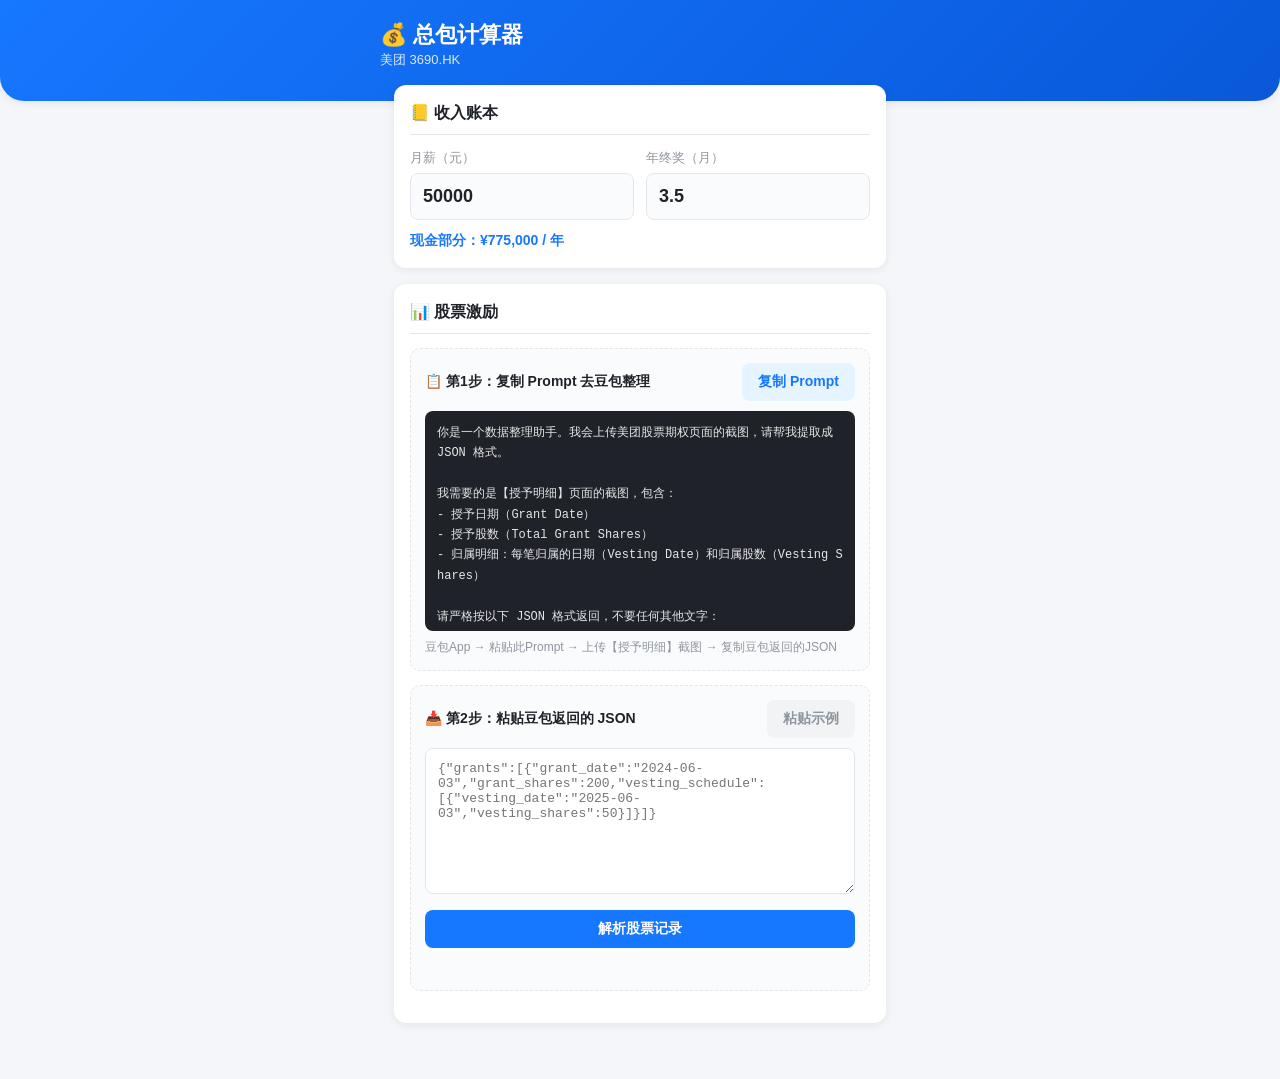
==== src/index.html @ 9efa49c6 "feat: 总包计算器 v1 - 授予价值口径，支持多条授予记录，豆包prompt输入" ====
<!DOCTYPE html>
<html lang="zh-CN">
<head>
<meta charset="UTF-8">
<meta name="viewport" content="width=device-width, initial-scale=1.0, maximum-scale=1.0, user-scalable=no">
<title>总包计算器</title>
<link rel="stylesheet" href="style.css">
</head>
<body>
<header class="app-header">
  <div class="header-inner">
    <h1>💰 总包计算器</h1>
    <span class="subtitle">美团 3690.HK</span>
  </div>
</header>

<main class="app-main">

  <!-- ========== 区块一：收入账本 ========== -->
  <section class="card" id="sec-income">
    <div class="card-title">📒 收入账本</div>
    <div class="income-grid">
      <div class="field">
        <label for="salary">月薪（元）</label>
        <div class="input-wrap">
          <input type="text" id="salary" inputmode="numeric" placeholder="50000" value="50000">
        </div>
      </div>
      <div class="field">
        <label for="bonus">年终奖（月）</label>
        <div class="input-wrap">
          <input type="text" id="bonus" inputmode="decimal" placeholder="3.5" value="3.5">
        </div>
      </div>
    </div>
    <div class="income-hint" id="income-hint">现金部分：¥775,000 / 年</div>
  </section>

  <!-- ========== 区块二：股票激励 ========== -->
  <section class="card" id="sec-stock">
    <div class="card-title">📊 股票激励</div>

    <!-- Step 1: 豆包 Prompt -->
    <div class="prompt-box">
      <div class="prompt-header">
        <span>📋 第1步：复制 Prompt 去豆包整理</span>
        <button class="btn btn-copy" id="copy-prompt">复制 Prompt</button>
      </div>
      <pre class="prompt-text" id="prompt-text"></pre>
      <div class="prompt-steps">豆包App → 粘贴此Prompt → 上传【授予明细】截图 → 复制豆包返回的JSON</div>
    </div>

    <!-- Step 2: 粘贴 JSON -->
    <div class="paste-box">
      <div class="prompt-header">
        <span>📥 第2步：粘贴豆包返回的 JSON</span>
        <button class="btn btn-ghost" id="paste-example">粘贴示例</button>
      </div>
      <textarea id="grants-json" rows="8" placeholder='{"grants":[{"grant_date":"2024-06-03","grant_shares":200,"vesting_schedule":[{"vesting_date":"2025-06-03","vesting_shares":50}]}]}'></textarea>
      <button class="btn btn-primary" id="parse-json">解析股票记录</button>
      <div class="err-box" id="parse-error"></div>
    </div>

    <!-- Step 3: 记录卡片 -->
    <div id="grant-list-wrap" class="hidden">
      <div class="prompt-header">
        <span>✅ 第3步：确认股票激励记录</span>
        <button class="btn btn-ghost" id="add-grant">+ 手动添加授予</button>
      </div>
      <div id="grant-list"></div>
    </div>
  </section>

  <!-- ========== 区块三：结果 ========== -->
  <section class="card hidden" id="sec-result">
    <div class="card-title">📈 总包结果</div>
    <div class="result-tabs">
      <button class="tab active" data-year="current">今年</button>
      <button class="tab" data-year="next">明年</button>
    </div>
    <div class="result-hero">
      <div class="hero-label" id="hero-label">2026 年总包</div>
      <div class="hero-value" id="hero-value">¥0</div>
      <div class="hero-breakdown" id="hero-breakdown"></div>
      <div class="hero-delta" id="hero-delta"></div>
    </div>
    <div class="result-table-wrap" id="result-table-wrap"></div>
    <div class="data-source" id="data-source"></div>
  </section>

</main>

<div id="toast" class="toast hidden"></div>

<script src="data/mt_stock.js"></script>
<script src="data/hkd_rate.js"></script>
<script src="app.js"></script>
</body>
</html>
---- src/style.css ----
:root {
  --primary: #1677ff;
  --primary-dark: #0958d9;
  --bg: #f5f6fa;
  --card: #ffffff;
  --text: #1f2329;
  --text-sub: #8f959e;
  --border: #e5e6eb;
  --green: #00b42a;
  --red: #f53f3f;
  --radius: 12px;
  --shadow: 0 2px 8px rgba(31,35,41,.08);
}

* { margin: 0; padding: 0; box-sizing: border-box; }
body {
  font-family: -apple-system, BlinkMacSystemFont, "PingFang SC", "Microsoft YaHei", sans-serif;
  background: var(--bg);
  color: var(--text);
  padding-bottom: 40px;
}

.app-header {
  background: linear-gradient(135deg, #1677ff, #0958d9);
  color: #fff;
  padding: 20px 16px 32px;
  border-radius: 0 0 24px 24px;
  box-shadow: var(--shadow);
}
.header-inner { max-width: 520px; margin: 0 auto; }
.header-inner h1 { font-size: 22px; font-weight: 700; }
.subtitle { font-size: 13px; opacity: .85; margin-top: 4px; }

.app-main { max-width: 520px; margin: -16px auto 0; padding: 0 14px; }

.card {
  background: var(--card);
  border-radius: var(--radius);
  box-shadow: var(--shadow);
  padding: 18px 16px;
  margin-bottom: 16px;
}
.card-title {
  font-size: 16px;
  font-weight: 700;
  margin-bottom: 14px;
  padding-bottom: 10px;
  border-bottom: 1px solid var(--border);
}

/* ---- 收入账本 ---- */
.income-grid { display: grid; grid-template-columns: 1fr 1fr; gap: 12px; }
.field label { display: block; font-size: 13px; color: var(--text-sub); margin-bottom: 6px; }
.input-wrap {
  border: 1px solid var(--border);
  border-radius: 8px;
  padding: 0 12px;
  background: #fafbfc;
  transition: border-color .2s;
}
.input-wrap:focus-within { border-color: var(--primary); background: #fff; }
.input-wrap input {
  width: 100%;
  border: none;
  outline: none;
  font-size: 18px;
  font-weight: 600;
  padding: 12px 0;
  background: transparent;
  color: var(--text);
}
.income-hint { margin-top: 12px; font-size: 14px; color: var(--primary); font-weight: 600; }

/* ---- 按钮 ---- */
.btn {
  border: none;
  border-radius: 8px;
  padding: 10px 16px;
  font-size: 14px;
  font-weight: 600;
  cursor: pointer;
  transition: all .15s;
  touch-action: manipulation;
}
.btn:active { transform: scale(.97); }
.btn-primary { background: var(--primary); color: #fff; width: 100%; margin-top: 12px; }
.btn-primary:active { background: var(--primary-dark); }
.btn-copy { background: #e6f4ff; color: var(--primary); }
.btn-ghost { background: #f2f3f5; color: var(--text-sub); }

/* ---- 豆包 prompt ---- */
.prompt-box, .paste-box {
  border: 1px dashed var(--border);
  border-radius: 10px;
  padding: 14px;
  margin-bottom: 14px;
  background: #fafbfc;
}
.prompt-header {
  display: flex;
  align-items: center;
  justify-content: space-between;
  margin-bottom: 10px;
  font-weight: 600;
  font-size: 14px;
}
.prompt-text {
  background: #1f2329;
  color: #e6e6e6;
  font-size: 12px;
  line-height: 1.7;
  padding: 12px;
  border-radius: 8px;
  white-space: pre-wrap;
  word-break: break-all;
  max-height: 220px;
  overflow-y: auto;
}
.prompt-steps { margin-top: 8px; font-size: 12px; color: var(--text-sub); }

/* ---- JSON 输入 ---- */
textarea {
  width: 100%;
  border: 1px solid var(--border);
  border-radius: 8px;
  padding: 12px;
  font-size: 13px;
  font-family: "SF Mono", Consolas, monospace;
  resize: vertical;
  background: #fff;
  outline: none;
}
textarea:focus { border-color: var(--primary); }

/* ---- 校验错误 ---- */
.err-box { margin-top: 8px; font-size: 13px; color: var(--red); min-height: 20px; }
.err-box ul { padding-left: 18px; }
.err-box li { margin-bottom: 4px; }

/* ---- 授予记录卡片 ---- */
#grant-list-wrap { margin-top: 8px; }
.grant-card {
  border: 1px solid var(--border);
  border-radius: 10px;
  padding: 12px;
  margin-bottom: 10px;
  background: #fff;
}
.grant-head {
  display: flex;
  justify-content: space-between;
  align-items: center;
  margin-bottom: 8px;
}
.grant-title { font-weight: 700; font-size: 14px; }
.grant-value { font-size: 13px; color: var(--primary); font-weight: 600; }
.grant-del { color: var(--red); background: none; border: none; font-size: 18px; cursor: pointer; }
.grant-vest {
  display: flex;
  flex-wrap: wrap;
  gap: 6px;
}
.vest-chip {
  background: #f2f3f5;
  border-radius: 6px;
  padding: 4px 8px;
  font-size: 12px;
  color: var(--text-sub);
}
.vest-chip.this-year { background: #e6f4ff; color: var(--primary); }
.vest-chip.next-year { background: #e8ffea; color: var(--green); }
.grant-edit { margin-top: 6px; font-size: 12px; color: var(--text-sub); }

/* ---- 结果 ---- */
.hidden { display: none !important; }
.result-tabs { display: flex; gap: 8px; margin-bottom: 14px; }
.tab {
  flex: 1;
  padding: 10px;
  border: 1px solid var(--border);
  border-radius: 8px;
  background: #fff;
  font-size: 14px;
  font-weight: 600;
  cursor: pointer;
  color: var(--text-sub);
}
.tab.active { background: var(--primary); color: #fff; border-color: var(--primary); }

.result-hero {
  text-align: center;
  padding: 20px 0;
  background: linear-gradient(180deg, #f0f5ff, #fff);
  border-radius: 12px;
  margin-bottom: 16px;
}
.hero-label { font-size: 14px; color: var(--text-sub); }
.hero-value { font-size: 40px; font-weight: 800; color: var(--text); margin: 8px 0; letter-spacing: -1px; }
.hero-breakdown { font-size: 14px; color: var(--text-sub); }
.hero-delta { margin-top: 8px; font-size: 13px; font-weight: 600; }
.hero-delta.up { color: var(--green); }
.hero-delta.down { color: var(--red); }

.result-table-wrap { overflow-x: auto; }
.result-table {
  width: 100%;
  border-collapse: collapse;
  font-size: 13px;
  min-width: 600px;
}
.result-table th, .result-table td {
  padding: 10px 8px;
  text-align: right;
  border-bottom: 1px solid var(--border);
  white-space: nowrap;
}
.result-table th {
  background: #fafbfc;
  font-weight: 600;
  color: var(--text-sub);
  font-size: 12px;
}
.result-table td:first-child, .result-table th:first-child { text-align: left; }
.result-table .total-row td { font-weight: 700; background: #f7f9fc; }

.data-source {
  margin-top: 14px;
  font-size: 11px;
  color: var(--text-sub);
  text-align: center;
}

/* ---- Toast ---- */
.toast {
  position: fixed;
  left: 50%;
  bottom: 40px;
  transform: translateX(-50%);
  background: rgba(0,0,0,.8);
  color: #fff;
  padding: 10px 20px;
  border-radius: 8px;
  font-size: 14px;
  z-index: 999;
}
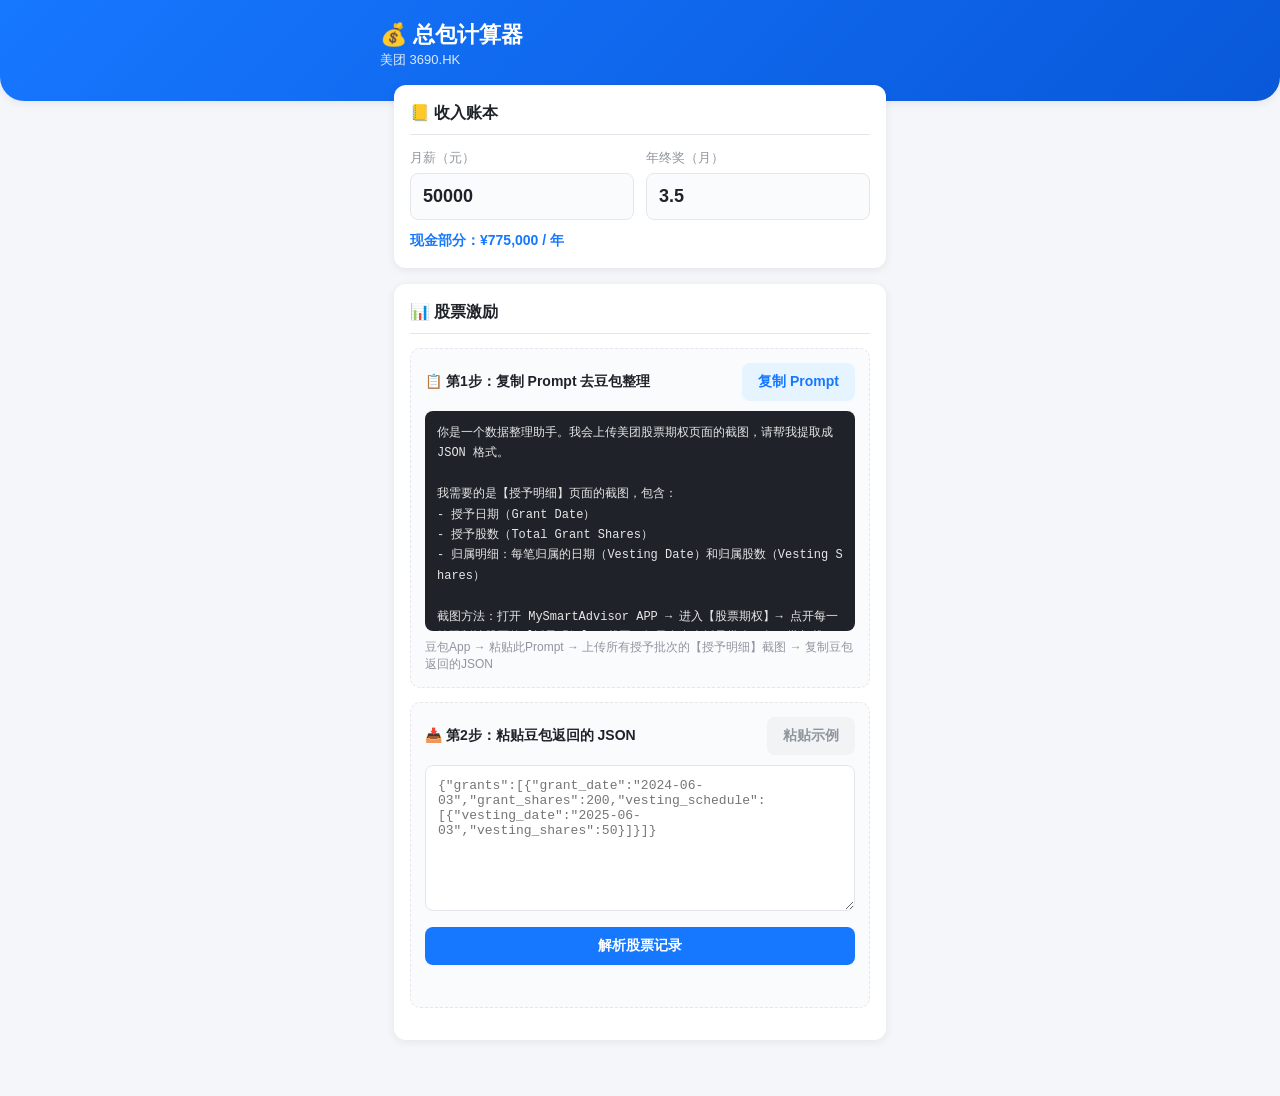
==== commit c22707b7: "feat: 截图指引+多批次提示" ====
--- a/src/index.html
+++ b/src/index.html
@@ -47,7 +47,7 @@
         <button class="btn btn-copy" id="copy-prompt">复制 Prompt</button>
       </div>
       <pre class="prompt-text" id="prompt-text"></pre>
-      <div class="prompt-steps">豆包App → 粘贴此Prompt → 上传【授予明细】截图 → 复制豆包返回的JSON</div>
+      <div class="prompt-steps">豆包App → 粘贴此Prompt → 上传所有授予批次的【授予明细】截图 → 复制豆包返回的JSON</div>
     </div>
 
     <!-- Step 2: 粘贴 JSON -->
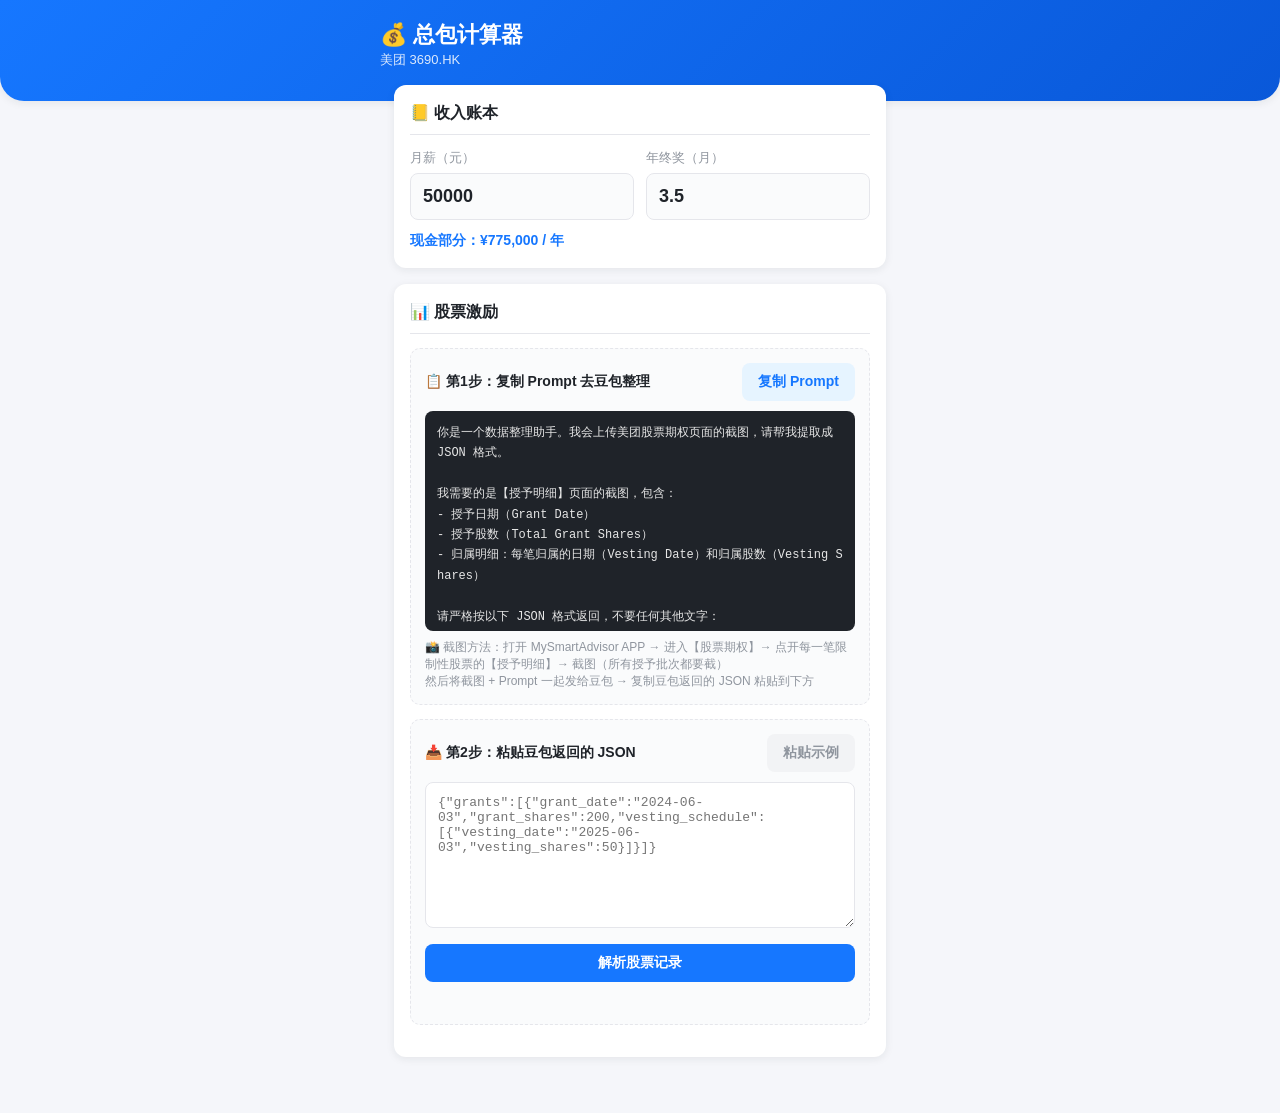
==== commit 3b909cdf: "fix: 截图指引移到用户提示，不进豆包prompt" ====
--- a/src/index.html
+++ b/src/index.html
@@ -47,7 +47,7 @@
         <button class="btn btn-copy" id="copy-prompt">复制 Prompt</button>
       </div>
       <pre class="prompt-text" id="prompt-text"></pre>
-      <div class="prompt-steps">豆包App → 粘贴此Prompt → 上传所有授予批次的【授予明细】截图 → 复制豆包返回的JSON</div>
+      <div class="prompt-steps">📸 截图方法：打开 MySmartAdvisor APP → 进入【股票期权】→ 点开每一笔限制性股票的【授予明细】→ 截图（所有授予批次都要截）<br>然后将截图 + Prompt 一起发给豆包 → 复制豆包返回的 JSON 粘贴到下方</div>
     </div>
 
     <!-- Step 2: 粘贴 JSON -->
